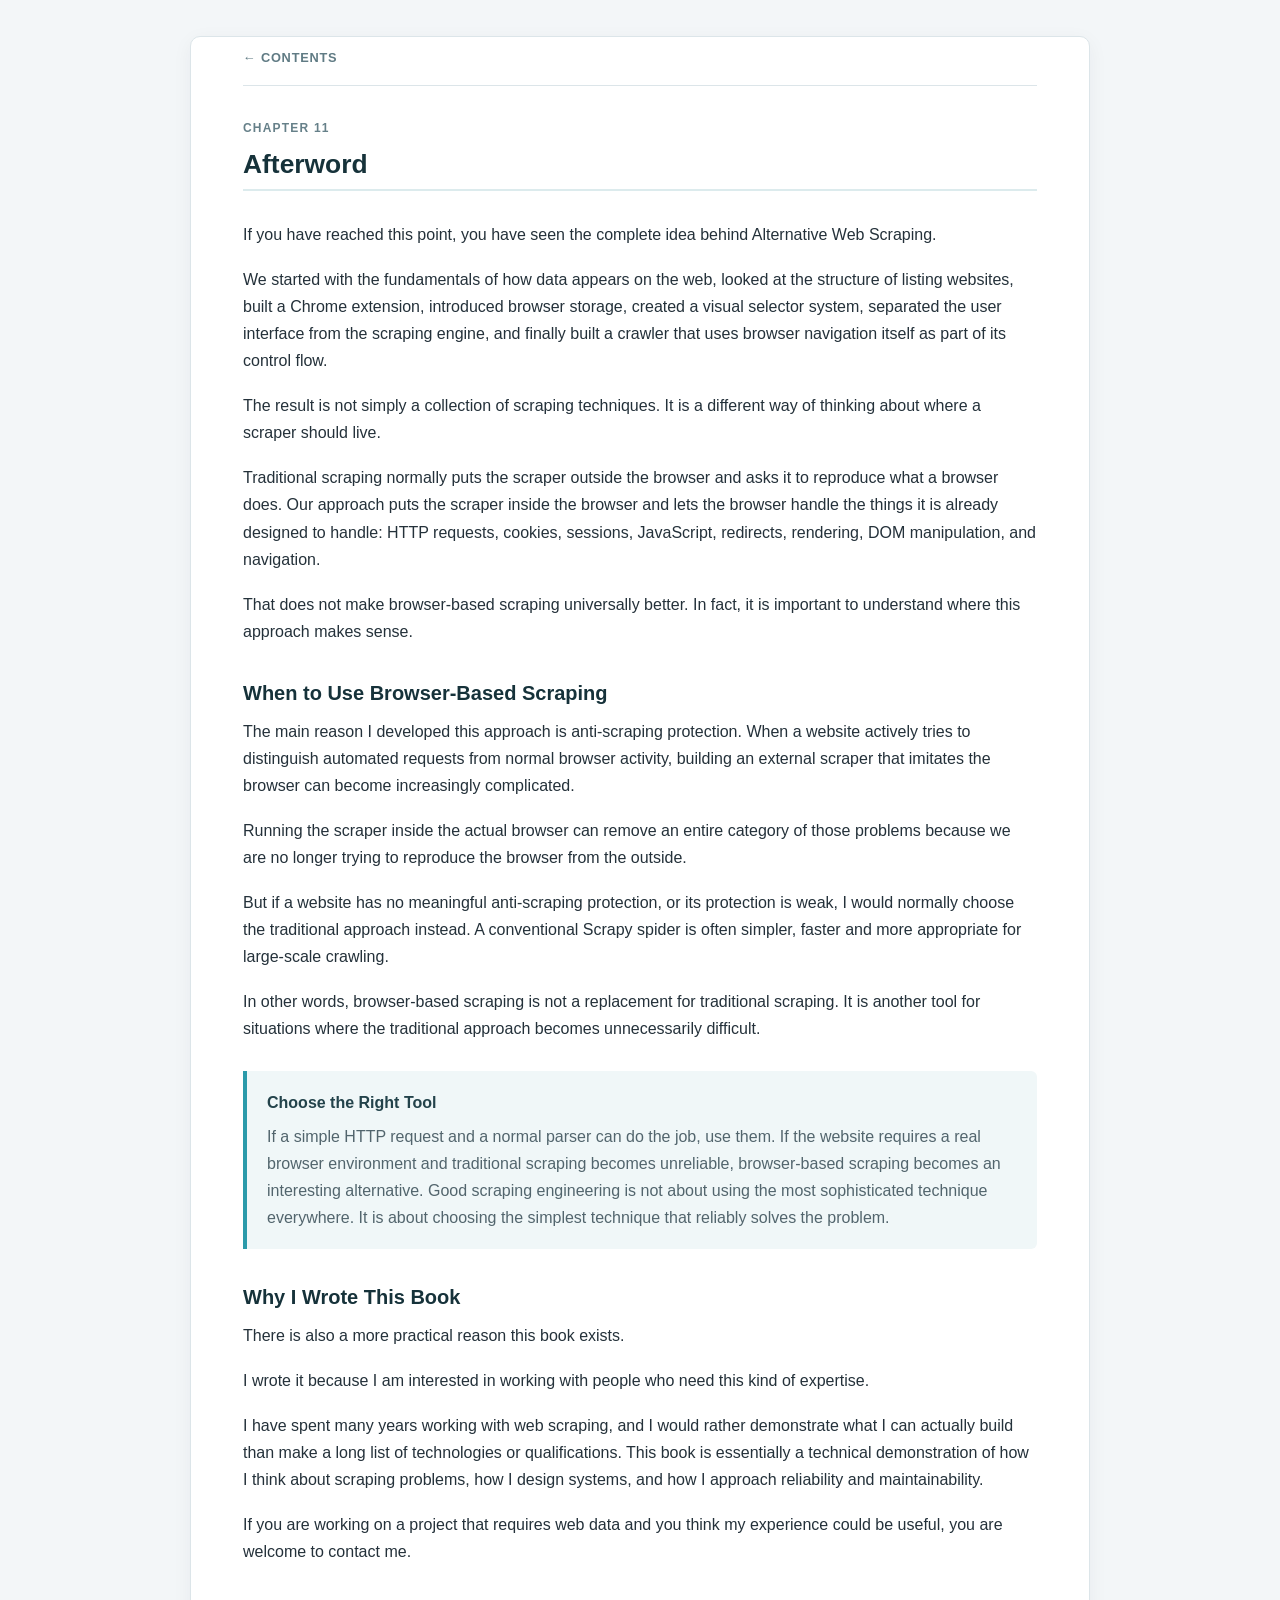
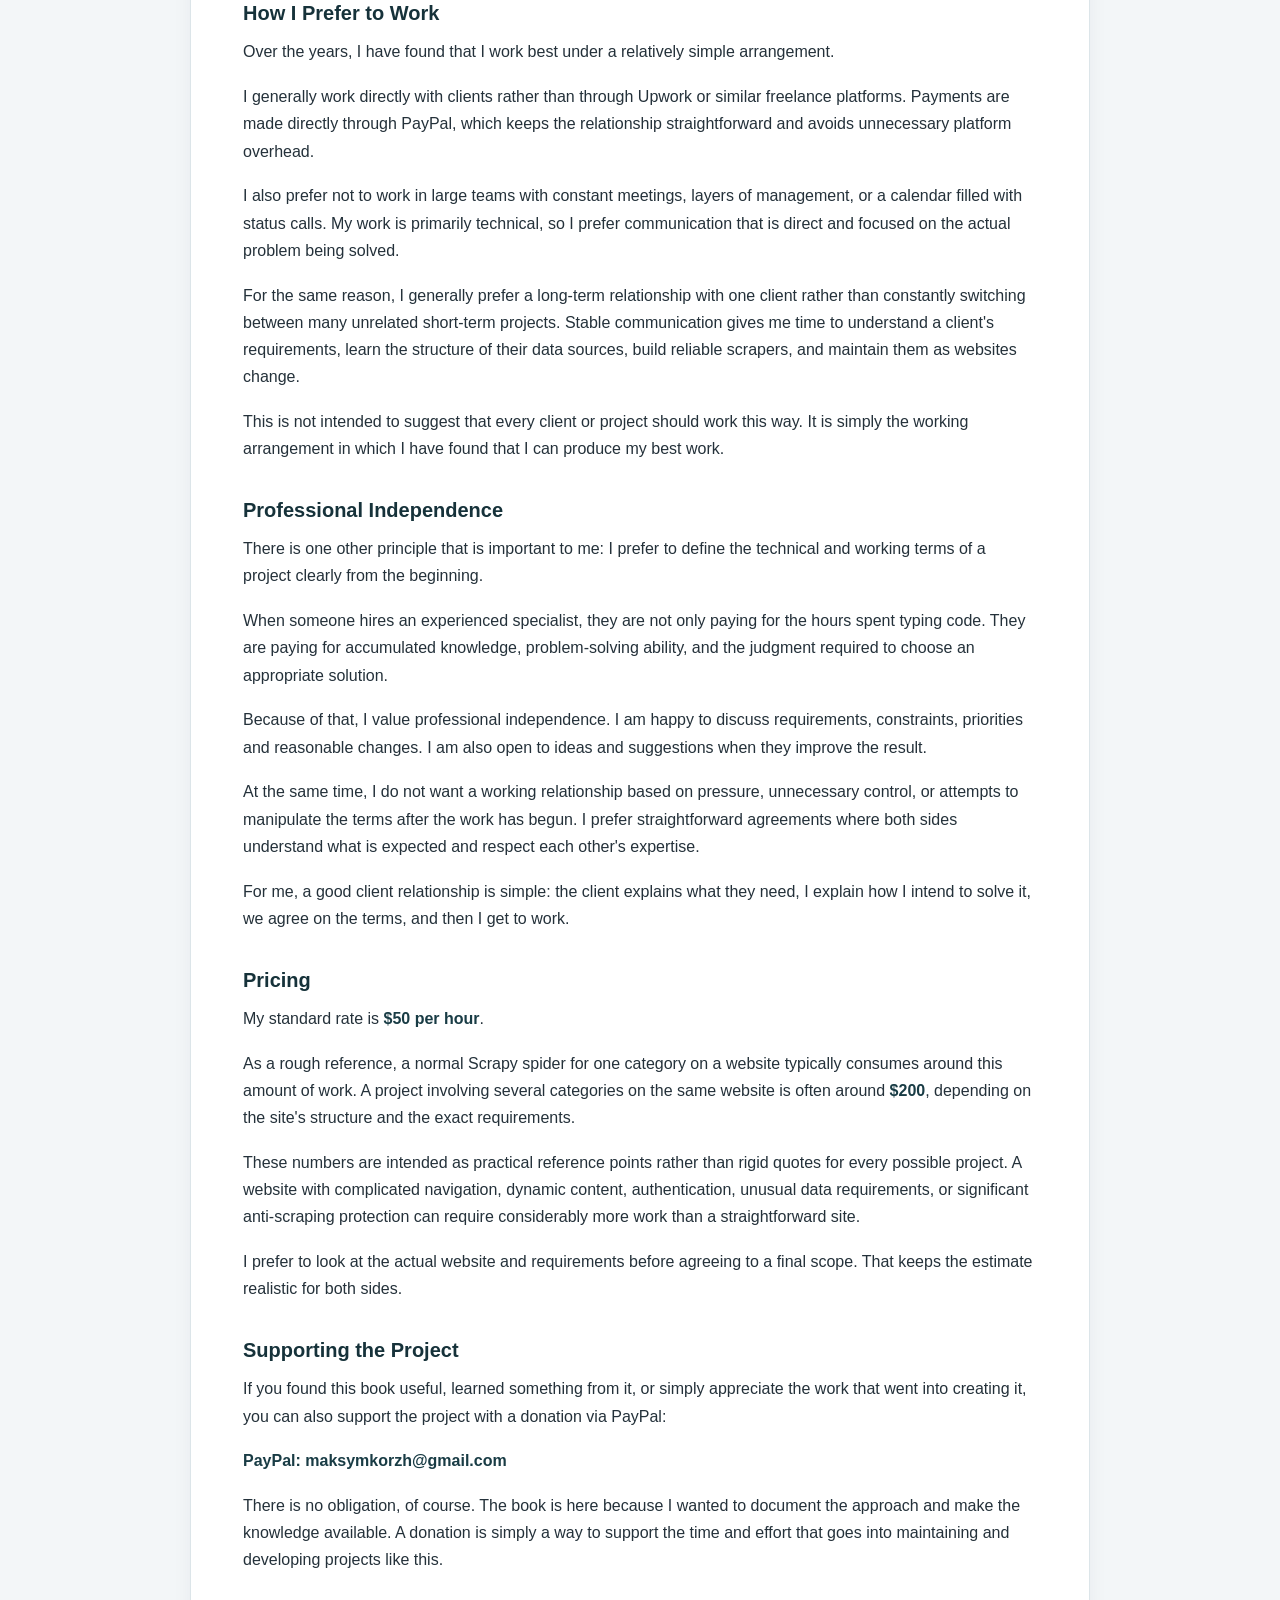
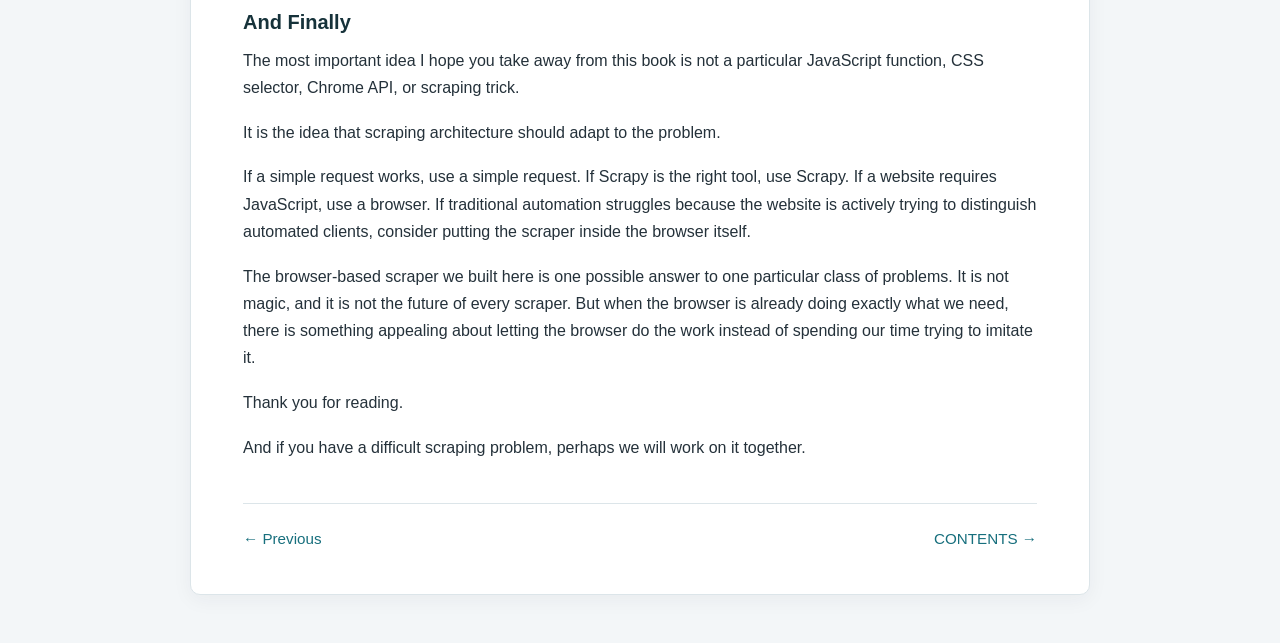
==== book/afterword.html @ dc629a99 "completed book|" ====
<!DOCTYPE html>
<html lang="en">
<head>
    <meta charset="UTF-8">
    <meta name="viewport" content="width=device-width, initial-scale=1.0">
    <title>Afterword — AWS</title>
    <link rel="stylesheet" href="../style/style.css">
</head>
<body>
    <main class="book">
        <article class="chapter">
            <nav class="chapter-nav">
                <a href="../index.html">← Contents</a>
            </nav>
            <div class="chapter-label">Chapter 11</div>
            <h2>Afterword</h2>
            
    <p>If you have reached this point, you have seen the complete idea behind Alternative Web Scraping.</p>
    <p>We started with the fundamentals of how data appears on the web, looked at the structure of listing websites, built a Chrome extension, introduced browser storage, created a visual selector system, separated the user interface from the scraping engine, and finally built a crawler that uses browser navigation itself as part of its control flow.</p>
    <p>The result is not simply a collection of scraping techniques. It is a different way of thinking about where a scraper should live.</p>
    <p>Traditional scraping normally puts the scraper outside the browser and asks it to reproduce what a browser does. Our approach puts the scraper inside the browser and lets the browser handle the things it is already designed to handle: HTTP requests, cookies, sessions, JavaScript, redirects, rendering, DOM manipulation, and navigation.</p>
    <p>That does not make browser-based scraping universally better. In fact, it is important to understand where this approach makes sense.</p>
    <h3>When to Use Browser-Based Scraping</h3>
    <p>The main reason I developed this approach is anti-scraping protection. When a website actively tries to distinguish automated requests from normal browser activity, building an external scraper that imitates the browser can become increasingly complicated.</p>
    <p>Running the scraper inside the actual browser can remove an entire category of those problems because we are no longer trying to reproduce the browser from the outside.</p>
    <p>But if a website has no meaningful anti-scraping protection, or its protection is weak, I would normally choose the traditional approach instead. A conventional Scrapy spider is often simpler, faster and more appropriate for large-scale crawling.</p>
    <p>In other words, browser-based scraping is not a replacement for traditional scraping. It is another tool for situations where the traditional approach becomes unnecessarily difficult.</p>
    <div class="note">
        <div class="note-title">Choose the Right Tool</div>
        <p>If a simple HTTP request and a normal parser can do the job, use them. If the website requires a real browser environment and traditional scraping becomes unreliable, browser-based scraping becomes an interesting alternative. Good scraping engineering is not about using the most sophisticated technique everywhere. It is about choosing the simplest technique that reliably solves the problem.</p>
    </div>
    <h3>Why I Wrote This Book</h3>
    <p>There is also a more practical reason this book exists.</p>
    <p>I wrote it because I am interested in working with people who need this kind of expertise.</p>
    <p>I have spent many years working with web scraping, and I would rather demonstrate what I can actually build than make a long list of technologies or qualifications. This book is essentially a technical demonstration of how I think about scraping problems, how I design systems, and how I approach reliability and maintainability.</p>
    <p>If you are working on a project that requires web data and you think my experience could be useful, you are welcome to contact me.</p>
    <h3>How I Prefer to Work</h3>
    <p>Over the years, I have found that I work best under a relatively simple arrangement.</p>
    <p>I generally work directly with clients rather than through Upwork or similar freelance platforms. Payments are made directly through PayPal, which keeps the relationship straightforward and avoids unnecessary platform overhead.</p>
    <p>I also prefer not to work in large teams with constant meetings, layers of management, or a calendar filled with status calls. My work is primarily technical, so I prefer communication that is direct and focused on the actual problem being solved.</p>
    <p>For the same reason, I generally prefer a long-term relationship with one client rather than constantly switching between many unrelated short-term projects. Stable communication gives me time to understand a client's requirements, learn the structure of their data sources, build reliable scrapers, and maintain them as websites change.</p>
    <p>This is not intended to suggest that every client or project should work this way. It is simply the working arrangement in which I have found that I can produce my best work.</p>
    <h3>Professional Independence</h3>
    <p>There is one other principle that is important to me: I prefer to define the technical and working terms of a project clearly from the beginning.</p>
    <p>When someone hires an experienced specialist, they are not only paying for the hours spent typing code. They are paying for accumulated knowledge, problem-solving ability, and the judgment required to choose an appropriate solution.</p>
    <p>Because of that, I value professional independence. I am happy to discuss requirements, constraints, priorities and reasonable changes. I am also open to ideas and suggestions when they improve the result.</p>
    <p>At the same time, I do not want a working relationship based on pressure, unnecessary control, or attempts to manipulate the terms after the work has begun. I prefer straightforward agreements where both sides understand what is expected and respect each other's expertise.</p>
    <p>For me, a good client relationship is simple: the client explains what they need, I explain how I intend to solve it, we agree on the terms, and then I get to work.</p>
    <h3>Pricing</h3>
    <p>My standard rate is <strong>$50 per hour</strong>.</p>
    <p>As a rough reference, a normal Scrapy spider for one category on a website typically consumes around this amount of work. A project involving several categories on the same website is often around <strong>$200</strong>, depending on the site's structure and the exact requirements.</p>
    <p>These numbers are intended as practical reference points rather than rigid quotes for every possible project. A website with complicated navigation, dynamic content, authentication, unusual data requirements, or significant anti-scraping protection can require considerably more work than a straightforward site.</p>
    <p>I prefer to look at the actual website and requirements before agreeing to a final scope. That keeps the estimate realistic for both sides.</p>
    <h3>Supporting the Project</h3>
    <p>If you found this book useful, learned something from it, or simply appreciate the work that went into creating it, you can also support the project with a donation via PayPal:</p>
    <p><strong>PayPal: maksymkorzh@gmail.com</strong></p>
    <p>There is no obligation, of course. The book is here because I wanted to document the approach and make the knowledge available. A donation is simply a way to support the time and effort that goes into maintaining and developing projects like this.</p>
    <h3>And Finally</h3>
    <p>The most important idea I hope you take away from this book is not a particular JavaScript function, CSS selector, Chrome API, or scraping trick.</p>
    <p>It is the idea that scraping architecture should adapt to the problem.</p>
    <p>If a simple request works, use a simple request. If Scrapy is the right tool, use Scrapy. If a website requires JavaScript, use a browser. If traditional automation struggles because the website is actively trying to distinguish automated clients, consider putting the scraper inside the browser itself.</p>
    <p>The browser-based scraper we built here is one possible answer to one particular class of problems. It is not magic, and it is not the future of every scraper. But when the browser is already doing exactly what we need, there is something appealing about letting the browser do the work instead of spending our time trying to imitate it.</p>
    <p>Thank you for reading.</p>
    <p>And if you have a difficult scraping problem, perhaps we will work on it together.</p>

            <nav class="chapter-nav-bottom">
                <a href="testing.html">← Previous</a>
                <a href="../index.html" class="next">CONTENTS →</a>
            </nav>
        </article>
    </main>
</body>
</html>
---- style/style.css ----
* {
    box-sizing: border-box;
}

html {
    font-size: 16px;
    scroll-behavior: smooth;
}

body {
    margin: 0;
    background: #f3f6f8;
    color: #24313a;
    font-family: -apple-system, BlinkMacSystemFont, "Segoe UI", Roboto, Helvetica, Arial, sans-serif;
    line-height: 1.7;
}

a {
    color: #167a8a;
    text-decoration: none;
}

a:hover {
    color: #0d5d69;
    text-decoration: underline;
}

.book {
    width: min(900px, calc(100% - 32px));
    margin: 0 auto;
    padding: 36px 0 48px;
}

article,
.book-index {
    background: #ffffff;
    border: 1px solid #dce5e9;
    border-radius: 10px;
    padding: 42px 52px;
    box-shadow: 0 5px 20px rgba(36, 49, 58, 0.05);
}

.book-header {
    margin-bottom: 36px;
    text-align: center;
}

.book-header h1 {
    margin: 0 0 8px;
    color: #16323a;
    font-size: clamp(2rem, 5vw, 2.8rem);
    line-height: 1.15;
    letter-spacing: -0.03em;
}

.book-header p {
    margin: 0;
    color: #60727a;
    font-size: 1.05rem;
}

.book-kicker {
    margin-bottom: 10px;
    color: #6b7d84;
    font-size: 0.75rem;
    font-weight: 600;
    letter-spacing: 0.14em;
    text-transform: uppercase;
}

.book-header .subtitle {
    margin: 8px 0 0;
    color: #3e5962;
    font-size: 1.3rem;
    font-weight: 400;
}

.book-header .description {
    max-width: 650px;
    margin: 10px auto 0;
    color: #60727a;
    font-size: 1rem;
    text-align: center;
}

h1,
h2,
h3,
h4 {
    color: #16323a;
    line-height: 1.25;
}

h2 {
    margin: 2.2em 0 0.7em;
    padding-bottom: 8px;
    border-bottom: 2px solid #dcebed;
    font-size: 1.65rem;
}

h3 {
    margin: 1.8em 0 0.6em;
    font-size: 1.25rem;
}

p {
    margin: 0 0 1.1em;
}

article p {
    font-size: 1rem;
}

article .lead {
    color: #405760;
    font-size: 1.1rem;
}

ul,
ol {
    padding-left: 1.5em;
}

li {
    margin-bottom: 0.45em;
}

strong {
    color: #193c45;
}

code {
    padding: 0.15em 0.35em;
    border-radius: 4px;
    background: #edf2f4;
    color: #b04444;
    font-family: "SFMono-Regular", Consolas, "Liberation Mono", monospace;
    font-size: 0.9em;
}

pre {
    margin: 1.5em 0;
    padding: 18px 20px;
    overflow-x: auto;
    border: 1px solid #d9e3e7;
    border-radius: 7px;
    background: #f7f9fa;
    color: #26343b;
    font-family: "SFMono-Regular", Consolas, "Liberation Mono", monospace;
    font-size: 0.88rem;
    line-height: 1.55;
    tab-size: 4;
}

pre code {
    padding: 0;
    background: transparent;
    color: inherit;
    font-size: inherit;
}

blockquote {
    margin: 1.5em 0;
    padding: 12px 18px;
    border-left: 4px solid #2b9aaa;
    background: #f0f7f8;
    color: #52656d;
}

.note {
    margin: 1.8em 0;
    padding: 18px 20px;
    border-left: 4px solid #2b9aaa;
    border-radius: 0 6px 6px 0;
    background: #f0f7f8;
    color: #52656d;
}

.note-title {
    margin-bottom: 6px;
    color: #23434b;
    font-size: 1rem;
    font-weight: 600;
}

.note p {
    margin: 0;
}

table {
    width: 100%;
    margin: 1.5em 0;
    border-collapse: collapse;
    font-size: 0.95rem;
}

th,
td {
    padding: 10px 12px;
    border: 1px solid #dce5e9;
    text-align: left;
}

th {
    background: #edf4f5;
    color: #23434b;
}

img {
    display: block;
    max-width: 100%;
    height: auto;
    margin: 1.5em auto;
    border-radius: 6px;
}

.page-top {
    margin-bottom: 24px;
    font-size: 0.9rem;
}

.page-top a {
    display: inline-block;
    padding: 5px 0;
}

.chapter {
    padding-top: 10px;
}

.chapter-label {
    margin: 0 0 10px;
    color: #668089;
    font-size: 0.75rem;
    font-weight: 600;
    letter-spacing: 0.1em;
    text-transform: uppercase;
}

.chapter h2 {
    margin-top: 0;
    margin-bottom: 30px;
}

.chapter-nav {
    display: flex;
    justify-content: space-between;
    align-items: center;
    margin: 0 0 32px;
    padding-bottom: 16px;
    border-bottom: 1px solid #dce5e9;
}

.chapter-nav a {
    color: #607b84;
    font-size: 0.8rem;
    font-weight: 600;
    letter-spacing: 0.06em;
    text-transform: uppercase;
    text-decoration: none;
}

.chapter-nav a:hover {
    color: #176f7d;
    text-decoration: none;
}

.chapter-nav-bottom {
    display: flex;
    justify-content: space-between;
    align-items: center;
    gap: 16px;
    margin-top: 42px;
    padding-top: 22px;
    border-top: 1px solid #dce5e9;
}

.chapter-nav-bottom a {
    display: block;
    color: #176f7d;
    font-size: 0.95rem;
    text-decoration: none;
}

.chapter-nav-bottom a:hover {
    color: #0d5d69;
    text-decoration: none;
}

.chapter-nav-bottom .next {
    margin-left: auto;
    text-align: right;
}

.book-navigation {
    display: flex;
    margin-top: 28px;
}

.book-navigation-center {
    justify-content: center;
}

.book-navigation a {
    color: #607b84;
    font-size: 0.9rem;
    text-decoration: none;
}

.book-navigation a:hover {
    color: #176f7d;
    text-decoration: none;
}

.book-index .contents {
    margin-top: 30px;
}

.book-index .contents h2 {
    margin-top: 0;
}

.book-index .contents ol {
    margin: 0;
    padding: 0;
    list-style: none;
}

.book-index .contents li {
    margin: 0;
}

.book-index .contents a {
    display: flex;
    gap: 14px;
    padding: 8px 0;
    border-bottom: 1px dotted #d6e1e5;
    color: #24313a;
    text-decoration: none;
}

.book-index .contents a:hover {
    color: #167a8a;
    text-decoration: none;
}

.book-index .contents a span {
    width: 32px;
    flex-shrink: 0;
    color: #819097;
}

.chapter-end {
    margin-top: 26px;
    color: #819097;
    font-size: 0.8rem;
    text-align: center;
}

hr {
    margin: 28px 0 0;
    border: 0;
    border-top: 1px solid #dce5e9;
}

@media (max-width: 700px) {
    .book {
        width: 100%;
        padding: 0;
    }

    article,
    .book-index {
        min-height: 100vh;
        border: 0;
        border-radius: 0;
        padding: 28px 20px 36px;
        box-shadow: none;
    }

    body {
        font-size: 15px;
    }

    .book-header {
        margin-bottom: 28px;
    }

    .book-header .subtitle {
        font-size: 1.2rem;
    }

    .book-header .description {
        font-size: 0.95rem;
    }

    h2 {
        font-size: 1.45rem;
    }

    h3 {
        font-size: 1.15rem;
    }

    article p {
        font-size: 0.98rem;
    }

    article .lead {
        font-size: 1.05rem;
    }

    pre {
        margin-left: -4px;
        margin-right: -4px;
        padding: 14px;
        border-radius: 5px;
        font-size: 0.8rem;
    }

    .chapter-nav {
        margin-bottom: 26px;
    }

    .chapter-nav-bottom {
        margin-top: 36px;
    }

    .chapter-nav-bottom a {
        font-size: 0.88rem;
    }

    .book-navigation {
        margin-top: 24px;
    }

    .note {
        padding: 15px 16px;
    }

    table {
        display: block;
        overflow-x: auto;
        white-space: nowrap;
    }
}

@media (max-width: 420px) {
    .chapter-nav-bottom {
        align-items: flex-start;
    }

    .chapter-nav-bottom .next {
        text-align: right;
    }
}
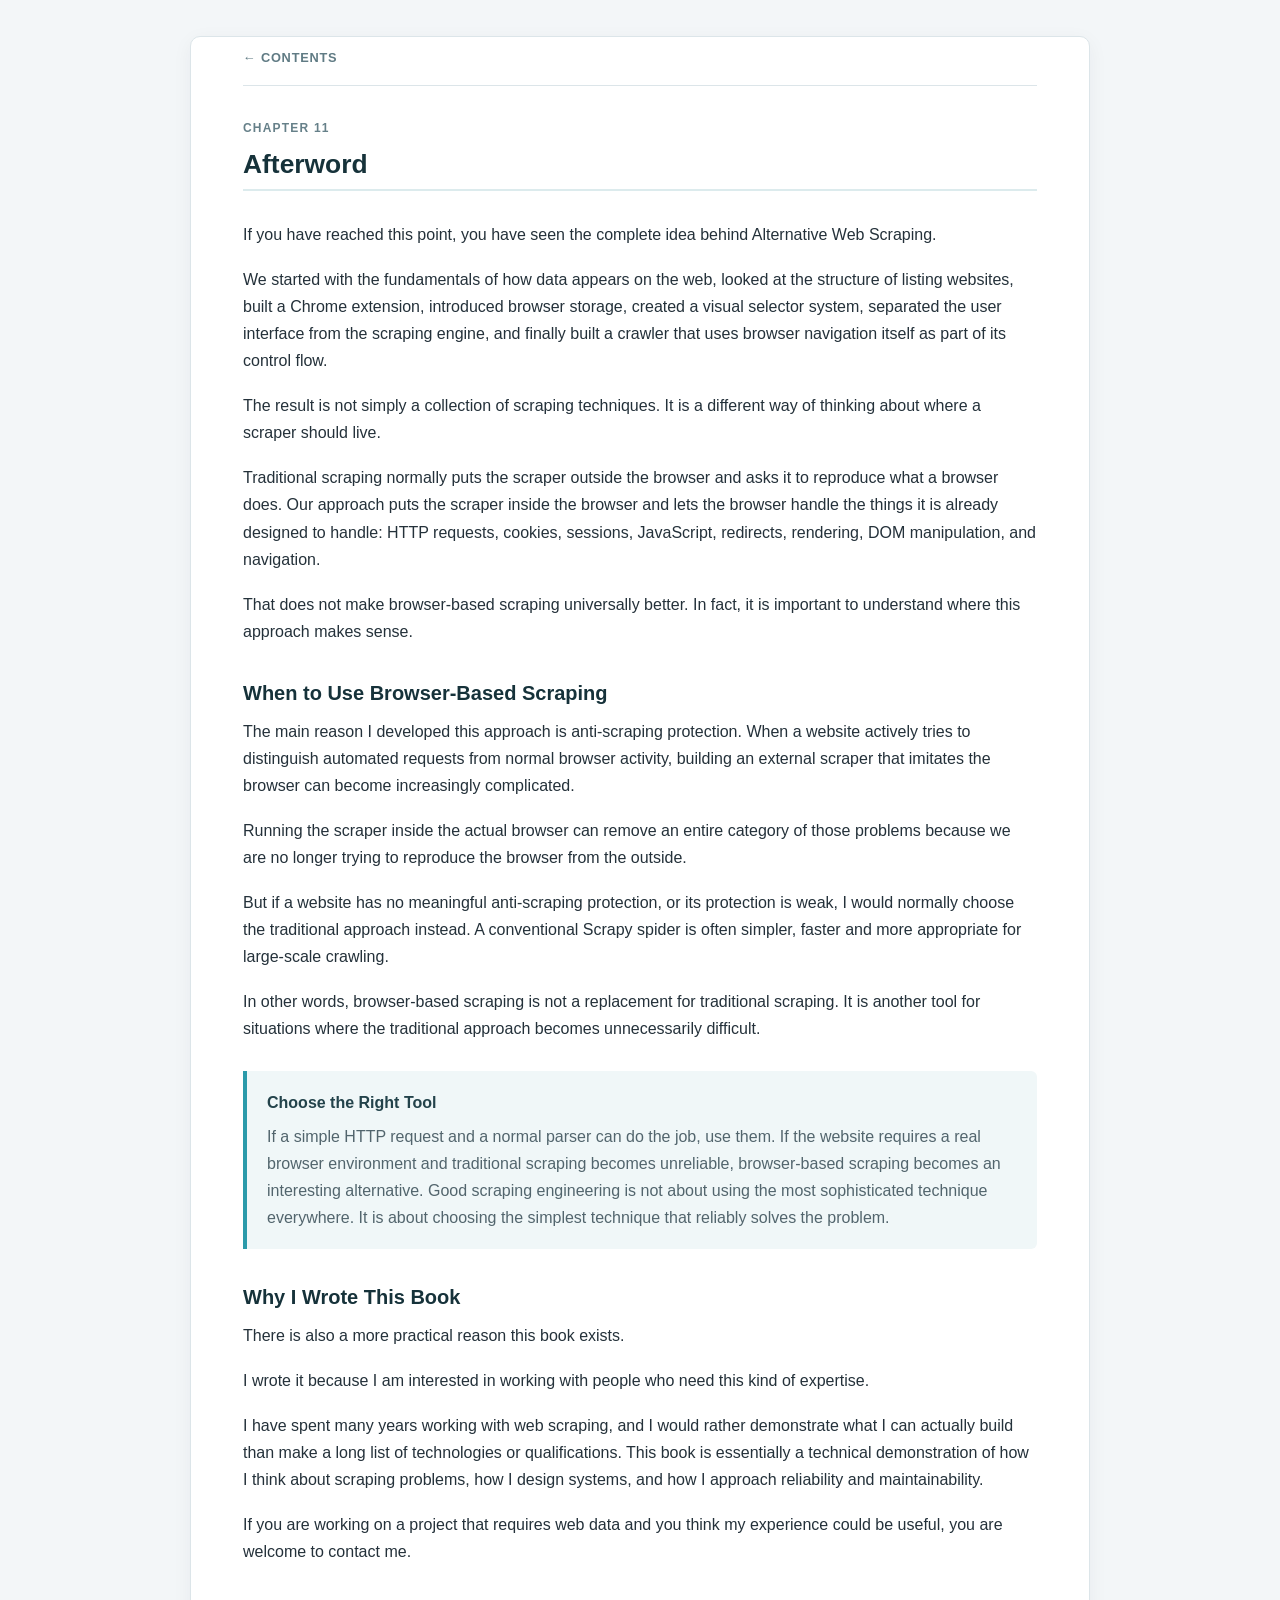
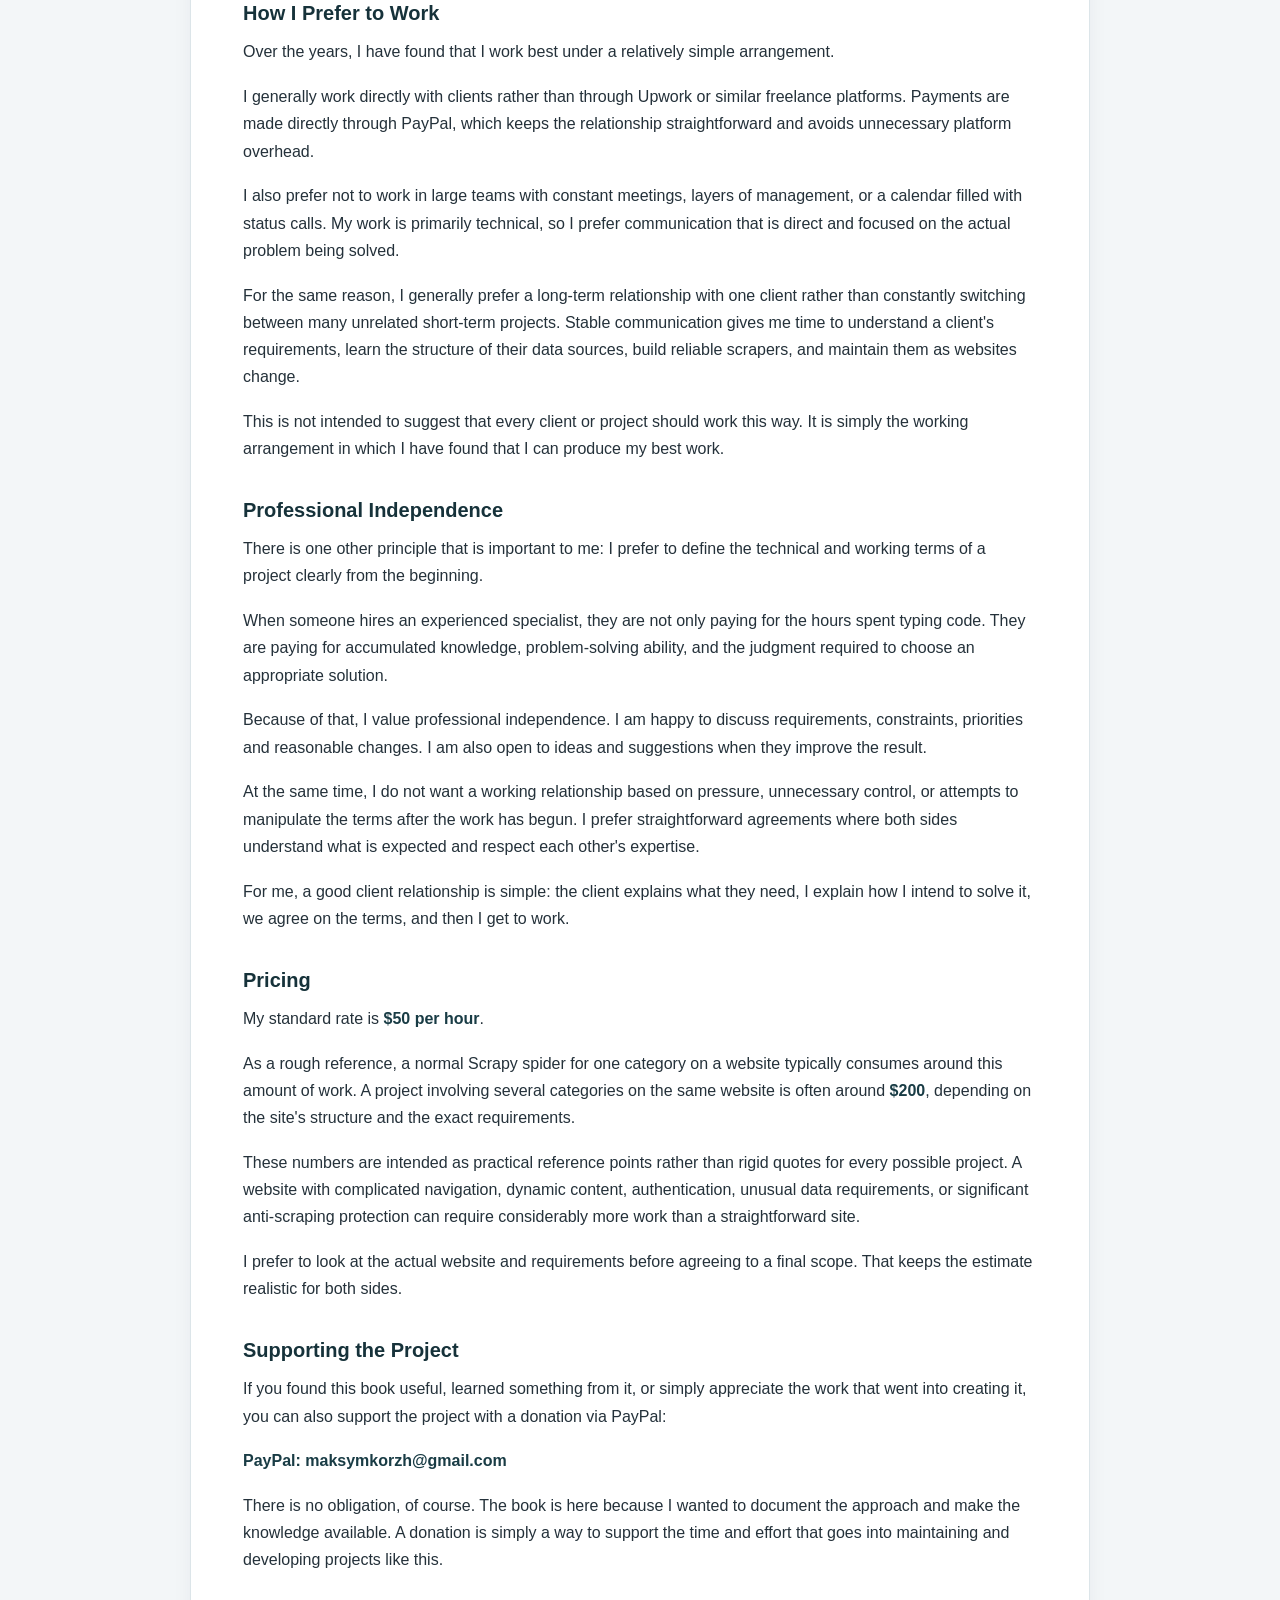
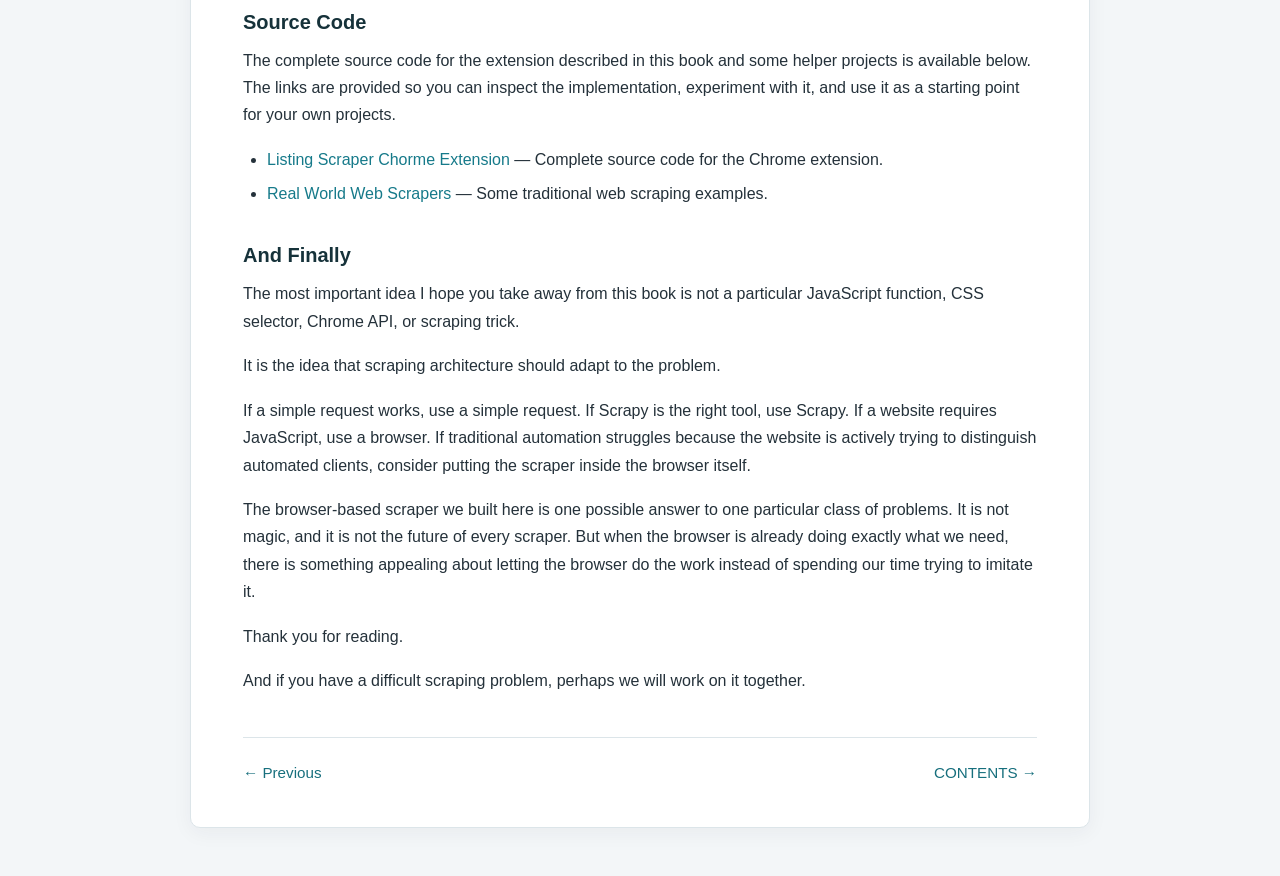
==== commit f728b423: "added source links" ====
--- a/book/afterword.html
+++ b/book/afterword.html
@@ -55,6 +55,12 @@
     <p>If you found this book useful, learned something from it, or simply appreciate the work that went into creating it, you can also support the project with a donation via PayPal:</p>
     <p><strong>PayPal: maksymkorzh@gmail.com</strong></p>
     <p>There is no obligation, of course. The book is here because I wanted to document the approach and make the knowledge available. A donation is simply a way to support the time and effort that goes into maintaining and developing projects like this.</p>
+    <h3>Source Code</h3>
+    <p>The complete source code for the extension described in this book and some helper projects is available below. The links are provided so you can inspect the implementation, experiment with it, and use it as a starting point for your own projects.</p>
+    <ul>
+        <li><a href="https://github.com/maksimKorzh/listing-scraper">Listing Scraper Chorme Extension</a> — Complete source code for the Chrome extension.</li>
+        <li><a href="https://github.com/maksimKorzh/web-scrapers">Real World Web Scrapers</a> — Some traditional web scraping examples.</li>
+    </ul>
     <h3>And Finally</h3>
     <p>The most important idea I hope you take away from this book is not a particular JavaScript function, CSS selector, Chrome API, or scraping trick.</p>
     <p>It is the idea that scraping architecture should adapt to the problem.</p>
